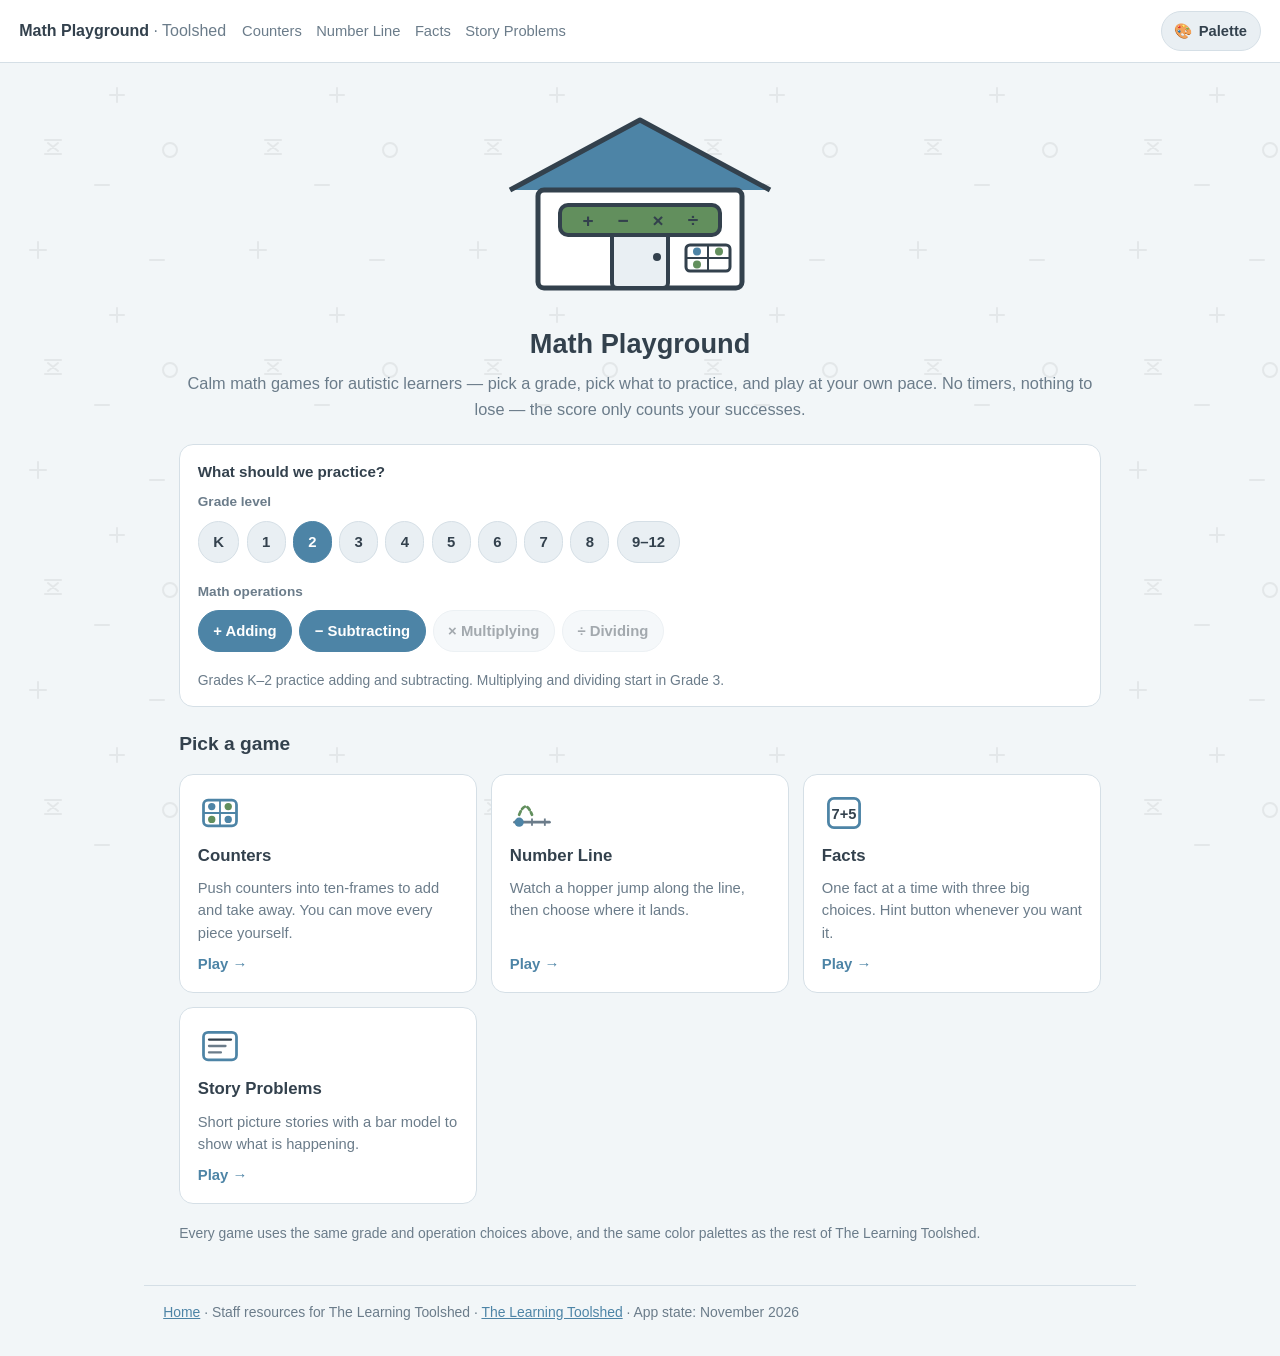
==== index.html @ 121be8d1 "Math Playground: four calm math games (counters, number line, facts, story) - Grade-level and math-o" ====
<!doctype html>
<html lang="en">
<head>
<meta charset="utf-8">
<meta name="viewport" content="width=device-width, initial-scale=1">
<title>Math Playground — The Learning Toolshed</title>
<link rel="stylesheet" href="math.css">
<script src="math.js"></script>
</head>
<body class="home">

<header class="site-head"></header>

<main>

  <section class="hero">
    <div class="hero-art" aria-hidden="true">
      <!-- A Toolshed shed with math on its sign — inline SVG so the
           whole picture follows the color palette. -->
      <svg viewBox="0 0 300 210" role="img">
        <title>The Learning Toolshed math shed</title>
        <!-- roof -->
        <path d="M20 95 L150 25 L280 95 Z" fill="var(--accent)"/>
        <path d="M20 95 L150 25 L280 95" fill="none" stroke="var(--text)" stroke-width="5" stroke-linejoin="round"/>
        <!-- body -->
        <rect x="48" y="95" width="204" height="98" rx="6"
              fill="var(--surface)" stroke="var(--text)" stroke-width="5"/>
        <!-- door -->
        <rect x="122" y="126" width="56" height="67" rx="5"
              fill="var(--surface-2)" stroke="var(--text)" stroke-width="4"/>
        <circle cx="167" cy="162" r="4" fill="var(--text)"/>
        <!-- sign with the four operations -->
        <rect x="70" y="110" width="160" height="30" rx="8"
              fill="var(--accent2)" stroke="var(--text)" stroke-width="4"/>
        <g fill="var(--text)" font-family="Segoe UI, Arial, sans-serif"
           font-weight="800" font-size="19" text-anchor="middle">
          <text x="98" y="132">+</text>
          <text x="133" y="132">&#8722;</text>
          <text x="168" y="132">&#215;</text>
          <text x="203" y="132">&#247;</text>
        </g>
        <!-- ten-frame sticker by the door -->
        <g transform="translate(196,150)">
          <rect x="0" y="0" width="44" height="26" rx="4"
                fill="var(--surface)" stroke="var(--text)" stroke-width="3"/>
          <line x1="22" y1="0" x2="22" y2="26" stroke="var(--text)" stroke-width="2"/>
          <line x1="0" y1="13" x2="44" y2="13" stroke="var(--text)" stroke-width="2"/>
          <circle cx="11" cy="6.5" r="4" fill="var(--accent)"/>
          <circle cx="33" cy="6.5" r="4" fill="var(--accent2)"/>
          <circle cx="11" cy="19.5" r="4" fill="var(--accent2)"/>
        </g>
      </svg>
    </div>
    <h1>Math Playground</h1>
    <p class="hero-tagline">Calm math games for autistic learners — pick a grade, pick what
      to practice, and play at your own pace. No timers, nothing to lose —
      the score only counts your successes.</p>
  </section>

  <section class="setup" aria-labelledby="setupTitle">
    <p class="setup-title" id="setupTitle">What should we practice?</p>
    <div class="setup-row">
      <span class="setup-label" id="gradeLabel">Grade level</span>
      <div class="setup-row" id="gradeRow" role="group" aria-labelledby="gradeLabel"></div>
    </div>
    <div class="setup-row">
      <span class="setup-label" id="opLabel">Math operations</span>
      <div class="setup-row" id="opRow" role="group" aria-labelledby="opLabel"></div>
    </div>
    <p class="setup-note" id="setupNote"></p>
  </section>

  <h2>Pick a game</h2>

  <a class="continue-strip" id="continueCard" href="#" hidden>
    <span class="cs-emoji" aria-hidden="true">&#9654;</span>
    <span class="cs-text"><strong id="continueName">Continue</strong>
      — pick up where you left off.</span>
    <span class="gc-go">Resume &rarr;</span>
  </a>

  <div class="game-grid">
    <a class="game-card" href="counters.html">
      <svg class="gc-icon" viewBox="0 0 48 48" aria-hidden="true">
        <rect x="6" y="10" width="36" height="28" rx="5" fill="none" stroke="var(--accent)" stroke-width="3"/>
        <line x1="24" y1="10" x2="24" y2="38" stroke="var(--accent)" stroke-width="2"/>
        <line x1="6" y1="24" x2="42" y2="24" stroke="var(--accent)" stroke-width="2"/>
        <circle cx="15" cy="17" r="4" fill="var(--accent)"/>
        <circle cx="33" cy="17" r="4" fill="var(--accent2)"/>
        <circle cx="15" cy="31" r="4" fill="var(--accent2)"/>
        <circle cx="33" cy="31" r="4" fill="var(--accent)"/>
      </svg>
      <h3>Counters</h3>
      <p>Push counters into ten-frames to add and take away. You can move every piece yourself.</p>
      <span class="gc-go">Play &rarr;</span>
    </a>

    <a class="game-card" href="number-line.html">
      <svg class="gc-icon" viewBox="0 0 48 48" aria-hidden="true">
        <line x1="5" y1="34" x2="43" y2="34" stroke="var(--dim)" stroke-width="3" stroke-linecap="round"/>
        <g stroke="var(--dim)" stroke-width="2">
          <line x1="10" y1="30" x2="10" y2="38"/>
          <line x1="24" y1="30" x2="24" y2="38"/>
          <line x1="38" y1="30" x2="38" y2="38"/>
        </g>
        <path d="M10 26 Q17 8 24 26" fill="none" stroke="var(--accent2)"
              stroke-width="3" stroke-dasharray="4 3" stroke-linecap="round"/>
        <circle cx="10" cy="34" r="5" fill="var(--accent)"/>
      </svg>
      <h3>Number Line</h3>
      <p>Watch a hopper jump along the line, then choose where it lands.</p>
      <span class="gc-go">Play &rarr;</span>
    </a>

    <a class="game-card" href="facts.html">
      <svg class="gc-icon" viewBox="0 0 48 48" aria-hidden="true">
        <rect x="7" y="8" width="34" height="32" rx="6" fill="none" stroke="var(--accent)" stroke-width="3"/>
        <text x="24" y="31" text-anchor="middle" font-size="16" font-weight="800"
              fill="var(--text)" font-family="Segoe UI, Arial, sans-serif">7+5</text>
      </svg>
      <h3>Facts</h3>
      <p>One fact at a time with three big choices. Hint button whenever you want it.</p>
      <span class="gc-go">Play &rarr;</span>
    </a>

    <a class="game-card" href="story.html">
      <svg class="gc-icon" viewBox="0 0 48 48" aria-hidden="true">
        <rect x="6" y="9" width="36" height="30" rx="5" fill="none" stroke="var(--accent)" stroke-width="3"/>
        <line x1="12" y1="17" x2="36" y2="17" stroke="var(--text)" stroke-width="2.5" stroke-linecap="round"/>
        <line x1="12" y1="24" x2="30" y2="24" stroke="var(--dim)" stroke-width="2.5" stroke-linecap="round"/>
        <line x1="12" y1="31" x2="25" y2="31" stroke="var(--dim)" stroke-width="2.5" stroke-linecap="round"/>
      </svg>
      <h3>Story Problems</h3>
      <p>Short picture stories with a bar model to show what is happening.</p>
      <span class="gc-go">Play &rarr;</span>
    </a>
  </div>

  <p class="setup-note" style="margin-top:1.2rem">
    Every game uses the same grade and operation choices above, and the same
    color palettes as the rest of The Learning Toolshed.
  </p>

</main>

<footer class="site-foot"></footer>

<script>
  /* Home never records itself as "last" — games do that. */
  const GAME_NAMES = {
    'counters.html': 'Counters',
    'number-line.html': 'Number Line',
    'facts.html': 'Facts',
    'story.html': 'Story Problems'
  };

  renderSetup();

  /* Jump back into the last game played, if there is one. */
  const last = readPlay().last;
  if (last && GAME_NAMES[last]) {
    const card = document.getElementById('continueCard');
    card.hidden = false;
    card.href = last;
    document.getElementById('continueName').textContent =
      'Continue: ' + GAME_NAMES[last];
  }
</script>
</body>
</html>
---- math.css ----
/* ============================================================
   Math Playground — chrome, palettes and game styles for the
   four Toolshed math games (Counters, Number Line, Facts,
   Story Problems). Shares the 11 palettes with the Work Cycle
   Timer and the Toolshed site: keep the html[data-theme]
   blocks in sync with site.css (SwankyMcGee.github.io) and
   styles.css (work-cycle-timer). --accent2 is the palette's
   second accent (THEMES chips[4]) and marks "the other group"
   in two-group visuals.
   ============================================================ */

:root {
  --bg: #f2f6f8;
  --surface: #ffffff;
  --surface-2: #e9eff3;
  --text: #33414d;
  --dim: #6b7c8a;
  --border: #d5dfe6;
  --accent: #4d84a6;
  --accent2: #628f5d;
  --hold-bg: #fdf3dd;
  --hold-text: #7a5c1e;
  --hold-border: #eeddb3;
}

* { box-sizing: border-box; }

/* Author display beats the UA's [hidden] — the lesson from the site:
   any element we give display:flex needs this guard. */
[hidden] { display: none !important; }

html { font-size: 16px; }

body {
  margin: 0;
  font-family: -apple-system, "Segoe UI", Roboto, Helvetica, Arial, sans-serif;
  background: var(--bg);
  color: var(--text);
  line-height: 1.55;
  transition: background-color .35s ease, color .35s ease;   /* gentle palette switch */
}

a { color: var(--accent); }

.visually-hidden {
  position: absolute;
  width: 1px; height: 1px;
  margin: -1px; padding: 0;
  overflow: hidden;
  clip: rect(0 0 0 0);
  white-space: nowrap;
  border: 0;
}

/* ---------- Header / nav ---------- */

.site-head {
  background: var(--surface);
  border-bottom: 1px solid var(--border);
  padding: .7rem 1.2rem;
  display: flex;
  flex-wrap: wrap;
  gap: .4rem 1rem;
  align-items: center;
}

.brand {
  font-weight: 800;
  text-decoration: none;
  color: var(--text);
}

.brand .brand-sub { font-weight: 500; color: var(--dim); }

.site-nav {
  display: flex;
  flex-wrap: wrap;
  gap: .25rem .9rem;
  font-size: .92rem;
}

.site-nav a { text-decoration: none; color: var(--dim); }
.site-nav a:hover { color: var(--accent); }
.site-nav a[aria-current="page"] { color: var(--text); font-weight: 700; }
.site-nav a:focus-visible { outline: 2px solid var(--accent); outline-offset: 2px; }

.head-tools {
  margin-left: auto;
  display: flex;
  gap: .5rem;
  align-items: center;
}

main {
  max-width: 60rem;
  margin: 0 auto;
  padding: 1.2rem 1.2rem 2.5rem;
}

h1 { font-size: 1.7rem; margin: .6rem 0 .4rem; }
h2 { font-size: 1.2rem; margin: 1.4rem 0 .5rem; }
p { margin: .45rem 0; }

/* ---------- Footer ---------- */

.site-foot {
  max-width: 62rem;
  margin: 0 auto;
  padding: 1rem 1.2rem 2rem;
  color: var(--dim);
  font-size: .87rem;
  border-top: 1px solid var(--border);
}

/* ---------- Hold-to-activate (kid-safe buttons) ----------
   Each holdable button sets --hold-dur (1s home/skip, 3s gear);
   the .holding class runs the fill for that long. */

.hold-btn {
  --hold-dur: 1s;
  position: relative;
  display: inline-flex;
  align-items: center;
  gap: .4rem;
  font: inherit;
  font-size: .92rem;
  font-weight: 600;
  color: var(--text);
  background: var(--surface-2);
  border: 1px solid var(--border);
  border-radius: 999px;
  padding: .34rem .8rem;
  min-height: 40px;
  cursor: pointer;
  touch-action: none;
  user-select: none;
  -webkit-user-select: none;
  overflow: hidden;
}

.hold-btn:hover { border-color: var(--accent); }
.hold-btn.holding { border-color: var(--accent); color: var(--accent); }
.hold-btn:focus-visible { outline: 2px solid var(--accent); outline-offset: 1px; }
.hold-btn .hold-emoji { font-size: 1.05rem; }

.hold-track {
  position: absolute;
  left: 7px;
  right: 7px;
  bottom: 4px;
  height: 4px;
  border-radius: 2px;
  background: var(--surface);
  overflow: hidden;
}

.hold-fill {
  display: block;
  height: 100%;
  width: 0;
  background: var(--accent);
}

.holding .hold-fill {
  animation: holdFill var(--hold-dur, 1s) linear forwards;
}

@keyframes holdFill {
  from { width: 0; }
  to   { width: 100%; }
}

/* ---------- Header palette picker (math.js injects this) ---------- */

.theme-wrap {
  position: relative;
}

.theme-btn {
  display: inline-flex;
  align-items: center;
  gap: .4rem;
  font: inherit;
  font-size: .92rem;
  font-weight: 600;
  color: var(--text);
  background: var(--surface-2);
  border: 1px solid var(--border);
  border-radius: 999px;
  padding: .34rem .8rem;
  min-height: 40px;
  cursor: pointer;
}

.theme-btn:hover { border-color: var(--accent); }

.theme-btn:focus-visible {
  outline: 2px solid var(--accent);
  outline-offset: 1px;
}

.theme-panel {
  position: absolute;
  right: 0;
  top: calc(100% + .45rem);
  z-index: 30;
  width: min(21.5rem, calc(100vw - 2rem));
  background: var(--surface);
  border: 1px solid var(--border);
  border-radius: 12px;
  box-shadow: 0 6px 24px rgba(0, 0, 0, .15);
  padding: .5rem;
}

.theme-opt {
  display: flex;
  align-items: center;
  justify-content: space-between;
  gap: .7rem;
  width: 100%;
  font: inherit;
  font-size: .95rem;
  text-align: left;
  color: var(--text);
  background: none;
  border: 1px solid transparent;
  border-radius: 9px;
  padding: .45rem .6rem;
  cursor: pointer;
}

.theme-opt:hover { background: var(--surface-2); }

.theme-opt.active {
  border-color: var(--accent);
  background: var(--surface-2);
}

.theme-opt:focus-visible {
  outline: 2px solid var(--accent);
  outline-offset: -2px;
}

.theme-name { flex: 1; }

.theme-chips {
  display: inline-flex;
  gap: 3px;
  flex: none;
}

.theme-chip {
  width: 14px;
  height: 14px;
  border-radius: 50%;
  border: 1px solid var(--border);
}

/* ---------- Cards ---------- */

.card {
  background: var(--surface);
  border: 1px solid var(--border);
  border-radius: 14px;
  padding: 1rem 1.1rem;
}

.card h3 { margin: 0 0 .3rem; font-size: 1.05rem; }
.card p { color: var(--dim); font-size: .93rem; }

/* ---------- Home: hero + game chooser ---------- */

.hero {
  text-align: center;
  padding: .8rem 0 .4rem;
}

.hero-art { display: inline-block; }
.hero-art svg { width: min(300px, 70vw); height: auto; }

.hero-tagline {
  color: var(--dim);
  font-size: 1.02rem;
  margin: .3rem 0 0;
}

.game-grid {
  display: grid;
  grid-template-columns: repeat(auto-fit, minmax(240px, 1fr));
  gap: .9rem;
  margin-top: .9rem;
}

.game-card {
  display: flex;
  flex-direction: column;
  gap: .5rem;
  text-decoration: none;
  color: var(--text);
  background: var(--surface);
  border: 1px solid var(--border);
  border-radius: 14px;
  padding: 1rem 1.1rem;
  transition: border-color .15s ease, transform .15s ease;
}

.game-card:hover { border-color: var(--accent); transform: translateY(-2px); }
.game-card:focus-visible { outline: 2px solid var(--accent); outline-offset: 2px; }
.game-card .gc-icon { width: 44px; height: 44px; }
.game-card h3 { margin: 0; font-size: 1.05rem; }
.game-card p { margin: 0; color: var(--dim); font-size: .92rem; flex: 1; }
.game-card .gc-go { color: var(--accent); font-weight: 700; font-size: .93rem; }

/* ---------- Home: continue strip (last game played) ---------- */

.continue-strip {
  display: flex;
  align-items: center;
  gap: .7rem;
  margin-top: 1rem;
  padding: .8rem 1rem;
  text-decoration: none;
  color: var(--text);
  background: var(--surface);
  border: 1.5px solid var(--accent);
  border-radius: 14px;
}

.continue-strip:hover { background: var(--surface-2); }
.continue-strip:focus-visible { outline: 2px solid var(--accent); outline-offset: 2px; }
.continue-strip .cs-emoji { color: var(--accent); font-size: 1.1rem; }
.continue-strip .cs-text { flex: 1; font-size: .97rem; }

/* ---------- Setup bar (grade + operations) ---------- */

.setup {
  background: var(--surface);
  border: 1px solid var(--border);
  border-radius: 14px;
  padding: .9rem 1.1rem;
  margin-top: 1rem;
}

.setup-title {
  font-weight: 700;
  font-size: .95rem;
  margin: 0 0 .5rem;
}

.setup-row {
  display: flex;
  flex-wrap: wrap;
  gap: .45rem;
  align-items: center;
  margin-bottom: .55rem;
}

.setup-label {
  font-size: .85rem;
  font-weight: 700;
  color: var(--dim);
  width: 100%;
  margin-bottom: .1rem;
}

.chip {
  font: inherit;
  font-size: .93rem;
  font-weight: 600;
  color: var(--text);
  background: var(--surface-2);
  border: 1.5px solid var(--border);
  border-radius: 999px;
  padding: .38rem .9rem;
  min-height: 42px;
  cursor: pointer;
}

.chip:hover { border-color: var(--accent); }
.chip:focus-visible { outline: 2px solid var(--accent); outline-offset: 1px; }

.chip[aria-pressed="true"] {
  background: var(--accent);
  border-color: var(--accent);
  color: #ffffff;
}

/* On the four dark palettes the accent is light — white text on it
   would fail, so pressed chips switch to a dark label there. */
html[data-theme="high"] .chip[aria-pressed="true"],
html[data-theme="dark"] .chip[aria-pressed="true"],
html[data-theme="midnight"] .chip[aria-pressed="true"],
html[data-theme="warm"] .chip[aria-pressed="true"] {
  color: #0b0d10;
}

.chip[disabled] {
  opacity: .45;
  cursor: not-allowed;
}

.setup-note {
  font-size: .87rem;
  color: var(--dim);
  margin: .3rem 0 0;
}

/* ---------- Game page layout ---------- */

.game-stage {
  background: var(--surface);
  border: 1px solid var(--border);
  border-radius: 16px;
  padding: clamp(1rem, 3vw, 1.8rem);
  margin-top: 1rem;
  text-align: center;
}

.problem {
  font-size: clamp(2rem, 7vw, 3.2rem);
  font-weight: 800;
  letter-spacing: .02em;
  margin: .2rem 0 .6rem;
  font-variant-numeric: tabular-nums;
}

.problem .op { color: var(--accent); padding: 0 .12em; }

.prompt-line {
  color: var(--dim);
  font-size: .97rem;
  margin: 0 0 .8rem;
  min-height: 1.5em;
}

/* Big answer choices — one row of up to 4, wrapping. */
.choices {
  display: flex;
  flex-wrap: wrap;
  justify-content: center;
  gap: .7rem;
  margin: .8rem 0 .4rem;
}

.choice {
  font: inherit;
  font-size: clamp(1.3rem, 4vw, 1.8rem);
  font-weight: 800;
  color: var(--text);
  background: var(--surface-2);
  border: 2px solid var(--border);
  border-radius: 14px;
  padding: .55rem 1.3rem;
  min-width: 5.2rem;
  min-height: 60px;
  cursor: pointer;
  font-variant-numeric: tabular-nums;
}

.choice:hover { border-color: var(--accent); }
.choice:focus-visible { outline: 3px solid var(--accent); outline-offset: 2px; }

.choice.correct {
  border-color: var(--accent2);
  background: var(--surface-2);
  color: var(--accent2);
}

.choice.soft { opacity: .5; }        /* not the answer — stays visible, no red */

/* Feedback line: gentle, never a buzzer. */
.feedback {
  min-height: 1.6em;
  font-size: 1.02rem;
  font-weight: 600;
  color: var(--accent2);
  margin: .3rem 0 0;
}

.feedback.neutral { color: var(--dim); font-weight: 500; }

.stage-actions {
  display: flex;
  flex-wrap: wrap;
  justify-content: center;
  gap: .7rem;
  margin-top: 1rem;
}

/* Plain tap buttons (not hold) for in-game flow. */
.btn {
  font: inherit;
  font-size: .97rem;
  font-weight: 700;
  color: var(--text);
  background: var(--surface-2);
  border: 1.5px solid var(--border);
  border-radius: 999px;
  padding: .55rem 1.3rem;
  min-height: 46px;
  cursor: pointer;
}

.btn:hover { border-color: var(--accent); }
.btn:focus-visible { outline: 2px solid var(--accent); outline-offset: 2px; }

.btn.primary {
  background: var(--accent);
  border-color: var(--accent);
  color: #ffffff;
}

html[data-theme="high"] .btn.primary,
html[data-theme="dark"] .btn.primary,
html[data-theme="midnight"] .btn.primary,
html[data-theme="warm"] .btn.primary {
  color: #0b0d10;
}

.btn[disabled] { opacity: .5; cursor: default; }

/* ---------- Counters game (virtual manipulative) ---------- */

.counter-boards {
  display: flex;
  flex-wrap: wrap;
  justify-content: center;
  gap: .8rem;
  margin: .6rem 0 .3rem;
}

.board {
  background: var(--surface-2);
  border: 1.5px solid var(--border);
  border-radius: 12px;
  padding: .5rem;
}

.board-label {
  font-size: .8rem;
  font-weight: 700;
  color: var(--dim);
  margin: 0 0 .35rem;
  text-align: center;
}

.ten-frame {
  display: grid;
  grid-template-columns: repeat(5, 34px);
  grid-auto-rows: 34px;
  gap: 5px;
}

.cell {
  background: var(--surface);
  border: 1px solid var(--border);
  border-radius: 7px;
  display: grid;
  place-items: center;
}

.counter {
  width: 24px;
  height: 24px;
  border-radius: 50%;
  background: var(--accent);
  border: 2px solid rgba(0, 0, 0, .18);
}

.counter.group2 { background: var(--accent2); }

/* ---------- Number line game ---------- */

.line-wrap { margin: .5rem auto .2rem; max-width: 560px; }
.line-wrap svg { width: 100%; height: auto; display: block; }

.line-base { stroke: var(--dim); stroke-width: 3; stroke-linecap: round; }
.line-tick { stroke: var(--dim); stroke-width: 2; }
.line-tick.minor { stroke-width: 1; opacity: .5; }
.line-tick.major { stroke-width: 2; }
.line-num { fill: var(--dim); font-size: 15px; font-weight: 600; }
.line-hnum { fill: var(--text); font-size: 16px; font-weight: 800; }
.line-q { fill: var(--accent2); font-size: 19px; font-weight: 800; }
.line-hopper {
  fill: var(--accent);
  stroke: var(--surface);
  stroke-width: 3;
  transition: cx .3s ease, cy .3s ease;
}
.line-arc {
  fill: none;
  stroke: var(--accent2);
  stroke-width: 3;
  stroke-dasharray: 6 5;
  stroke-linecap: round;
}
.line-target {
  fill: none;
  stroke: var(--accent2);
  stroke-width: 3;
  stroke-dasharray: 4 4;
}

/* ---------- Story problems (schema bar model) ---------- */

.story-scene {
  display: flex;
  justify-content: center;
  gap: .8rem;
  flex-wrap: wrap;
  margin: .4rem 0 .8rem;
}

.scene-icon {
  background: var(--surface-2);
  border: 1.5px solid var(--border);
  border-radius: 12px;
  padding: .5rem .8rem;
  display: flex;
  align-items: center;
  gap: .5rem;
  font-weight: 700;
  font-variant-numeric: tabular-nums;
}

.scene-icon svg { width: 30px; height: 30px; flex: none; }

.story-text {
  font-size: 1.12rem;
  max-width: 34em;
  margin: 0 auto .8rem;
}

/* Bar model: whole bar over part bars (schema-based instruction). */
.bar-model { max-width: 560px; margin: 0 auto .9rem; }

.bar-row { display: flex; gap: 4px; margin-bottom: 4px; }
.bar-row:last-child { margin-bottom: 0; }

.bar {
  border-radius: 6px;
  min-height: 34px;
  min-width: 26px;
  flex: 1 1 0;               /* width is proportional to flex-grow */
  display: grid;
  place-items: center;
  font-size: .85rem;
  font-weight: 700;
  font-variant-numeric: tabular-nums;
  border: 1.5px solid transparent;
  overflow: hidden;
  white-space: nowrap;
}

.bar.whole { background: var(--accent); color: #ffffff; }
.bar.part1 { background: var(--surface-2); border-color: var(--accent); color: var(--text); }
.bar.part2 { background: var(--surface-2); border-color: var(--accent2); color: var(--text); }
.bar.unknown { background: var(--surface-2); border: 1.5px dashed var(--dim); color: var(--dim); }

html[data-theme="high"] .bar.whole,
html[data-theme="dark"] .bar.whole,
html[data-theme="midnight"] .bar.whole,
html[data-theme="warm"] .bar.whole {
  color: #0b0d10;
}

/* ---------- Round progress dots ---------- */

.progress {
  display: flex;
  justify-content: center;
  gap: .45rem;
  margin-top: .9rem;
}

.pdot {
  width: 13px;
  height: 13px;
  border-radius: 50%;
  background: var(--surface-2);
  border: 1.5px solid var(--border);
}

.pdot.done { background: var(--accent2); border-color: var(--accent2); }
.pdot.now { border-color: var(--accent); background: var(--surface); }

.progress-label {
  font-size: .83rem;
  color: var(--dim);
  margin-top: .35rem;
  text-align: center;
}

/* ---------- Game visual area, hint, extra controls ---------- */

.visual { margin: .2rem 0 .5rem; }

.hint-line {
  max-width: 34em;
  margin: .6rem auto 0;
  font-size: .97rem;
  color: var(--dim);
  background: var(--surface-2);
  border: 1px dashed var(--border);
  border-radius: 10px;
  padding: .55rem .9rem;
  text-align: left;
}

.choice.tried { opacity: .4; }   /* "not that one" — no red, no buzzer */

.check-row {
  display: flex;
  justify-content: center;
  gap: .7rem;
  margin-top: .8rem;
}

.count-line {
  font-size: .97rem;
  font-weight: 700;
  color: var(--text);
  margin: .6rem 0 0;
  font-variant-numeric: tabular-nums;
}

.model-caption {
  font-size: .8rem;
  font-weight: 700;
  color: var(--dim);
  margin: 0 0 .3rem;
  text-align: center;
}

/* ---------- Counters: tray of waiting / taken-away counters ---------- */

.counter-tray {
  background: var(--surface-2);
  border: 1.5px dashed var(--border);
  border-radius: 12px;
  padding: .5rem .7rem;
  margin-top: .7rem;
}

.tray-label {
  font-size: .8rem;
  font-weight: 700;
  color: var(--dim);
  margin: 0 0 .35rem;
  text-align: center;
}

.tray-row {
  display: flex;
  flex-wrap: wrap;
  justify-content: center;
  align-items: center;
  gap: .45rem;
  min-height: 36px;
}

.tray-empty { font-size: .87rem; color: var(--dim); }

.counter-btn {
  display: grid;
  place-items: center;
  width: 36px;
  height: 36px;
  padding: 0;
  background: none;
  border: none;
  border-radius: 50%;
  cursor: pointer;
}

.counter-btn:hover .counter { transform: scale(1.14); }
.counter-btn:focus-visible { outline: 2px solid var(--accent); outline-offset: 2px; }
.counter { transition: transform .12s ease; }

/* ---------- Settings row (grade/ops on every game page) ---------- */

.playing-as {
  display: flex;
  flex-wrap: wrap;
  gap: .5rem;
  align-items: center;
  justify-content: center;
  font-size: .9rem;
  color: var(--dim);
  margin-top: .7rem;
}

.playing-as strong { color: var(--text); }

/* ---------- Home background patterns (toggleable) ----------
   Whisper-quiet math motif, home page only. Toggle lives in the
   palette panel ("Background patterns") and shares the site's
   homeMotifs setting. Low/high contrast get no pattern. */

body.home::before {
  content: '';
  position: fixed;
  inset: 0;
  z-index: -1;
  pointer-events: none;
  background-repeat: repeat;
  background-size: 220px 220px;
  background-image: url("data:image/svg+xml;utf8,<svg xmlns='http://www.w3.org/2000/svg' width='220' height='220'><g fill='none' stroke='%23808080' stroke-opacity='0.13' stroke-width='2' stroke-linecap='round'><path d='M30 30 h16 M38 22 v16'/><path d='M150 40 h14'/><circle cx='170' cy='150' r='7'/><path d='M45 140 h16 M45 154 h16 M48 143 l10 8 M58 143 l-10 8'/><path d='M110 95 h14 M117 88 v14'/><path d='M95 185 h14'/></g></svg>");
}

html.motifs-off body.home::before { display: none; }
html[data-theme="low"] body.home::before,
html[data-theme="high"] body.home::before { display: none; }

/* ---------- Score + round-complete screen ---------- */

.score-pill {
  margin: 0 0 .3rem;
  text-align: right;
  font-size: .92rem;
  font-weight: 700;
  color: var(--dim);
}

.round-done { padding: .4rem 0 .2rem; }
.rd-emoji { font-size: 2.6rem; line-height: 1.1; }
.rd-title { font-size: 1.5rem; margin: .35rem 0 .3rem; }
.rd-line { font-size: 1.05rem; margin: .15rem 0; }
.rd-line strong { color: var(--accent2); }
.rd-total { color: var(--dim); font-size: .95rem; margin: .15rem 0 .45rem; }
.rd-ask { font-weight: 700; margin: .2rem 0 .1rem; }

/* ---------- Locked choices (not at the landing yet) ---------- */

.choice.is-locked { opacity: .45; cursor: not-allowed; }

/* ---------- Counters: drag and drop ---------- */

.counter-btn { touch-action: none; }
.counter-btn.drag-src { opacity: .3; }

.drag-ghost {
  position: fixed;
  z-index: 100;
  pointer-events: none;
  transform: translate(-50%, -50%);
}

.cell.drop-ok {
  border-color: var(--accent);
  box-shadow: inset 0 0 0 2px var(--accent);
}

.counter-tray.drop-ok { border-color: var(--accent); }

body.dragging-active,
body.dragging-active * { cursor: grabbing !important; user-select: none; }

/* ---------- Number line: move controls + distance badge ---------- */

.hop-btns {
  display: flex;
  justify-content: center;
  gap: .8rem;
  margin-top: .7rem;
}

.hop-btn {
  min-width: 66px;
  min-height: 52px;
  font-size: 1.35rem;
  font-weight: 800;
  line-height: 1;
}

.line-badge-bg {
  fill: var(--surface-2);
  stroke: var(--border);
  stroke-width: 1.5;
}

.line-badge-t {
  fill: var(--text);
  font-size: 15px;
  font-weight: 800;
}

.line-badge.ready .line-badge-bg { stroke: var(--accent2); stroke-width: 2.5; }
.line-badge.ready .line-badge-t { fill: var(--accent2); }

.line-jumps { fill: var(--dim); font-size: 13px; font-weight: 700; }

.line-hopper {
  cursor: grab;
  touch-action: none;
}

.hop-hit {
  fill: none;
  pointer-events: all;
  cursor: grab;
  touch-action: none;
}

.hop-hit:active,
.line-hopper:active { cursor: grabbing; }

/* ---------- Shared color palettes (all 11) ----------
   math.js sets html[data-theme] before first paint. These blocks
   mirror site.css (SwankyMcGee.github.io) exactly, plus --accent2
   = the palette's second accent (THEMES chips[4]) used for the
   "other group" in two-group visuals. */

html[data-theme="calm"] {
  --bg: #f2f6f8;
  --surface: #ffffff;
  --surface-2: #e9eff3;
  --text: #33414d;
  --dim: #6b7c8a;
  --border: #d5dfe6;
  --accent: #4d84a6;
  --accent2: #628f5d;
  --hold-bg: #fdf3dd;
  --hold-text: #7a5c1e;
  --hold-border: #eeddb3;
}

html[data-theme="lavender"] {
  --bg: #f5f3fb;
  --surface: #ffffff;
  --surface-2: #ece8f7;
  --text: #3d3a52;
  --dim: #75708f;
  --border: #ddd7ef;
  --accent: #7a6fc0;
  --accent2: #6a9a76;
  --hold-bg: #fdf3dd;
  --hold-text: #7a5c1e;
  --hold-border: #eeddb3;
}

html[data-theme="mint"] {
  --bg: #eef8f3;
  --surface: #ffffff;
  --surface-2: #e0f0e8;
  --text: #2f4640;
  --dim: #648076;
  --border: #cfe6dc;
  --accent: #35837e;
  --accent2: #6f9a58;
  --hold-bg: #fdf3dd;
  --hold-text: #7a5c1e;
  --hold-border: #eeddb3;
}

html[data-theme="peach"] {
  --bg: #fdf6ef;
  --surface: #fffdfb;
  --surface-2: #f9ece0;
  --text: #4d3f34;
  --dim: #8a7566;
  --border: #f0e0d0;
  --accent: #c26a3c;
  --accent2: #7a9a5a;
  --hold-bg: #fdf3dd;
  --hold-text: #7a5c1e;
  --hold-border: #eeddb3;
}

html[data-theme="rose"] {
  --bg: #fdf4f6;
  --surface: #ffffff;
  --surface-2: #f9e7ec;
  --text: #4f3540;
  --dim: #8c6b78;
  --border: #f2dae1;
  --accent: #c25f7e;
  --accent2: #6f9466;
  --hold-bg: #fdf3dd;
  --hold-text: #7a5c1e;
  --hold-border: #eeddb3;
}

html[data-theme="ocean"] {
  --bg: #eef8fa;
  --surface: #ffffff;
  --surface-2: #dff0f4;
  --text: #2c4750;
  --dim: #5f7f89;
  --border: #cfe6eb;
  --accent: #2f87a3;
  --accent2: #5f9a6a;
  --hold-bg: #fdf3dd;
  --hold-text: #7a5c1e;
  --hold-border: #eeddb3;
}

html[data-theme="low"] {
  --bg: #eef1f3;
  --surface: #f6f8f9;
  --surface-2: #eaedef;
  --text: #5b6570;
  --dim: #838d97;
  --border: #e2e6e9;
  --accent: #94b4c3;
  --accent2: #a9c5a5;
  --hold-bg: #f4efe3;
  --hold-text: #8a8172;
  --hold-border: #e8e0cf;
}

html[data-theme="high"] {
  --bg: #000000;
  --surface: #0b0d10;
  --surface-2: #16191e;
  --text: #ffffff;
  --dim: #d0d6dc;
  --border: #ffffff;
  --accent: #56e0ff;
  --accent2: #b7ff5e;
  --hold-bg: #2a2105;
  --hold-text: #ffe066;
  --hold-border: #ffe066;
}

html[data-theme="dark"] {
  --bg: #151a20;
  --surface: #1e242b;
  --surface-2: #252c34;
  --text: #e7edf2;
  --dim: #9aa7b3;
  --border: #323b45;
  --accent: #6fa9c7;
  --accent2: #8fbf88;
  --hold-bg: #3a3320;
  --hold-text: #f0dca6;
  --hold-border: #5c5030;
}

html[data-theme="midnight"] {
  --bg: #0a0f1e;
  --surface: #121a30;
  --surface-2: #1a2440;
  --text: #e3e9f7;
  --dim: #9aa6c4;
  --border: #2c3a5e;
  --accent: #6fa8ff;
  --accent2: #67d6a5;
  --hold-bg: #1c2745;
  --hold-text: #a9c6f5;
  --hold-border: #3d5585;
}

html[data-theme="warm"] {
  --bg: #211a14;
  --surface: #2b221a;
  --surface-2: #352a20;
  --text: #f0e6da;
  --dim: #b3a291;
  --border: #4a3c2e;
  --accent: #d9a05f;
  --accent2: #93b877;
  --hold-bg: #3a3020;
  --hold-text: #f0dca6;
  --hold-border: #5c4c2e;
}

/* ---------- Reduced motion ---------- */

@media (prefers-reduced-motion: reduce) {
  * {
    transition-duration: .01ms !important;
    animation-duration: .01ms !important;
    animation-iteration-count: 1 !important;
  }
  .game-card:hover { transform: none; }
}
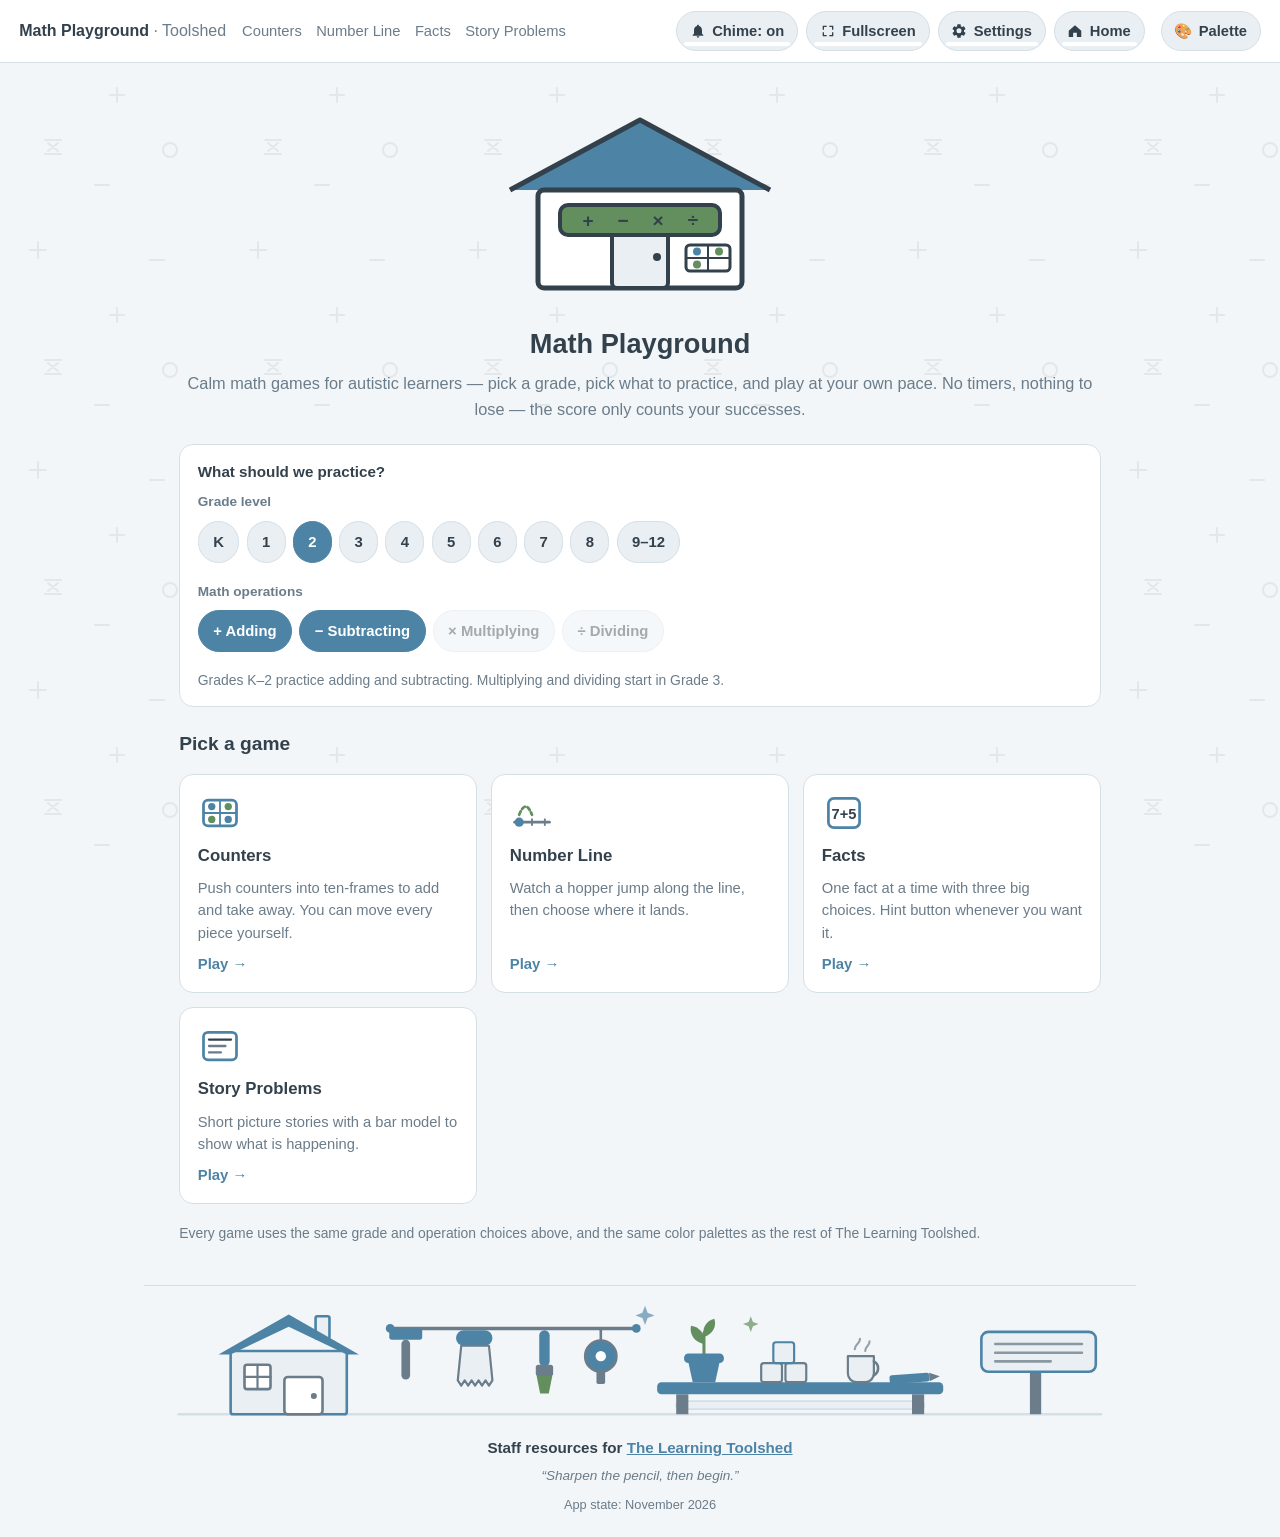
==== commit 6eaf764d: "Standardize header control cluster; add workbench footer with shed wisdom - cluster (Chime 1s / Full" ====
--- a/index.html
+++ b/index.html
@@ -57,7 +57,7 @@
       the score only counts your successes.</p>
   </section>
 
-  <section class="setup" aria-labelledby="setupTitle">
+  <section class="setup" id="setupBar" aria-labelledby="setupTitle">
     <p class="setup-title" id="setupTitle">What should we practice?</p>
     <div class="setup-row">
       <span class="setup-label" id="gradeLabel">Grade level</span>
--- a/math.css
+++ b/math.css
@@ -91,6 +91,15 @@
   align-items: center;
 }
 
+/* The standard Toolshed control cluster (Chime · Fullscreen ·
+   Settings · Home) — right-aligned, wraps before anything collides. */
+.header-controls {
+  display: flex;
+  flex-wrap: wrap;
+  justify-content: flex-end;
+  gap: .5rem;
+}
+
 main {
   max-width: 60rem;
   margin: 0 auto;
@@ -101,15 +110,51 @@
 h2 { font-size: 1.2rem; margin: 1.4rem 0 .5rem; }
 p { margin: .45rem 0; }
 
-/* ---------- Footer ---------- */
+/* ---------- Footer (shared Toolshed scene + rotating wisdom) ---------- */
 
 .site-foot {
   max-width: 62rem;
   margin: 0 auto;
-  padding: 1rem 1.2rem 2rem;
-  color: var(--dim);
-  font-size: .87rem;
+  padding: 0 1.2rem 1.4rem;
+  color: var(--dim);
+  font-size: .85rem;
   border-top: 1px solid var(--border);
+  text-align: center;
+}
+
+.foot-scene { display: block; padding-top: .4rem; }
+.foot-scene svg {
+  display: block;
+  width: min(100%, 1080px);
+  height: auto;
+  max-height: 190px;
+  margin: 0 auto;
+}
+.foot-phrase { margin: .3rem 0 0; font-size: .95rem; font-weight: 700; color: var(--text); }
+.foot-phrase a { color: var(--accent); }
+.foot-wisdom {
+  margin: .35rem 0 0;
+  min-height: 1.4em;
+  font-style: italic;
+  color: var(--dim);
+  transition: opacity .6s ease;
+}
+.foot-wisdom.fading { opacity: 0; }
+.foot-meta { margin: .55rem 0 0; font-size: .8rem; }
+
+/* Scene life — slow sways, switched off under reduced motion. */
+.foot-scene .sway { transform-box: fill-box; transform-origin: 50% 0%; }
+.foot-scene .nod { transform-box: fill-box; transform-origin: 50% 100%; }
+@media (prefers-reduced-motion: no-preference) {
+  .foot-scene .sway { animation: toolSway 6s ease-in-out infinite alternate; }
+  .foot-scene .nod { animation: sproutNod 7s ease-in-out infinite alternate; }
+  .foot-scene .glow { animation: twinkle 4.5s ease-in-out infinite alternate; }
+}
+@keyframes toolSway { from { transform: rotate(-1.6deg); } to { transform: rotate(1.6deg); } }
+@keyframes sproutNod { from { transform: rotate(-2deg); } to { transform: rotate(2deg); } }
+@keyframes twinkle { from { opacity: .3; } to { opacity: .85; } }
+@media (prefers-reduced-motion: reduce) {
+  .foot-wisdom { transition: none; }
 }
 
 /* ---------- Hold-to-activate (kid-safe buttons) ----------
@@ -142,6 +187,8 @@
 .hold-btn.holding { border-color: var(--accent); color: var(--accent); }
 .hold-btn:focus-visible { outline: 2px solid var(--accent); outline-offset: 1px; }
 .hold-btn .hold-emoji { font-size: 1.05rem; }
+.hold-icon { display: inline-flex; align-items: center; }
+.hold-icon svg { display: block; }
 
 .hold-track {
   position: absolute;
@@ -888,6 +935,40 @@
 .line-badge.ready .line-badge-bg { stroke: var(--accent2); stroke-width: 2.5; }
 .line-badge.ready .line-badge-t { fill: var(--accent2); }
 
+/* On the answer: the hopper goes see-through with an outline, and a
+   magnifier floats above the number to show it up close. */
+.at-answer .line-hopper {
+  fill: var(--accent);
+  fill-opacity: .12;
+  stroke: var(--accent2);
+  stroke-width: 3;
+}
+
+.line-lens { display: none; pointer-events: none; }
+.line-lens.is-on { display: inline; }
+
+.lens-ring {
+  fill: var(--surface-2);
+  stroke: var(--accent2);
+  stroke-width: 3;
+}
+
+.lens-handle {
+  stroke: var(--accent2);
+  stroke-width: 6;
+  stroke-linecap: round;
+}
+
+.lens-num {
+  fill: var(--text);
+  font-size: 24px;
+  font-weight: 800;
+}
+
+.lens-base { stroke: var(--dim); stroke-width: 3; stroke-linecap: round; }
+.lens-tick { stroke: var(--dim); stroke-width: 2; }
+.lens-tick.mid { stroke: var(--accent2); stroke-width: 3; }
+
 .line-jumps { fill: var(--dim); font-size: 13px; font-weight: 700; }
 
 .line-hopper {
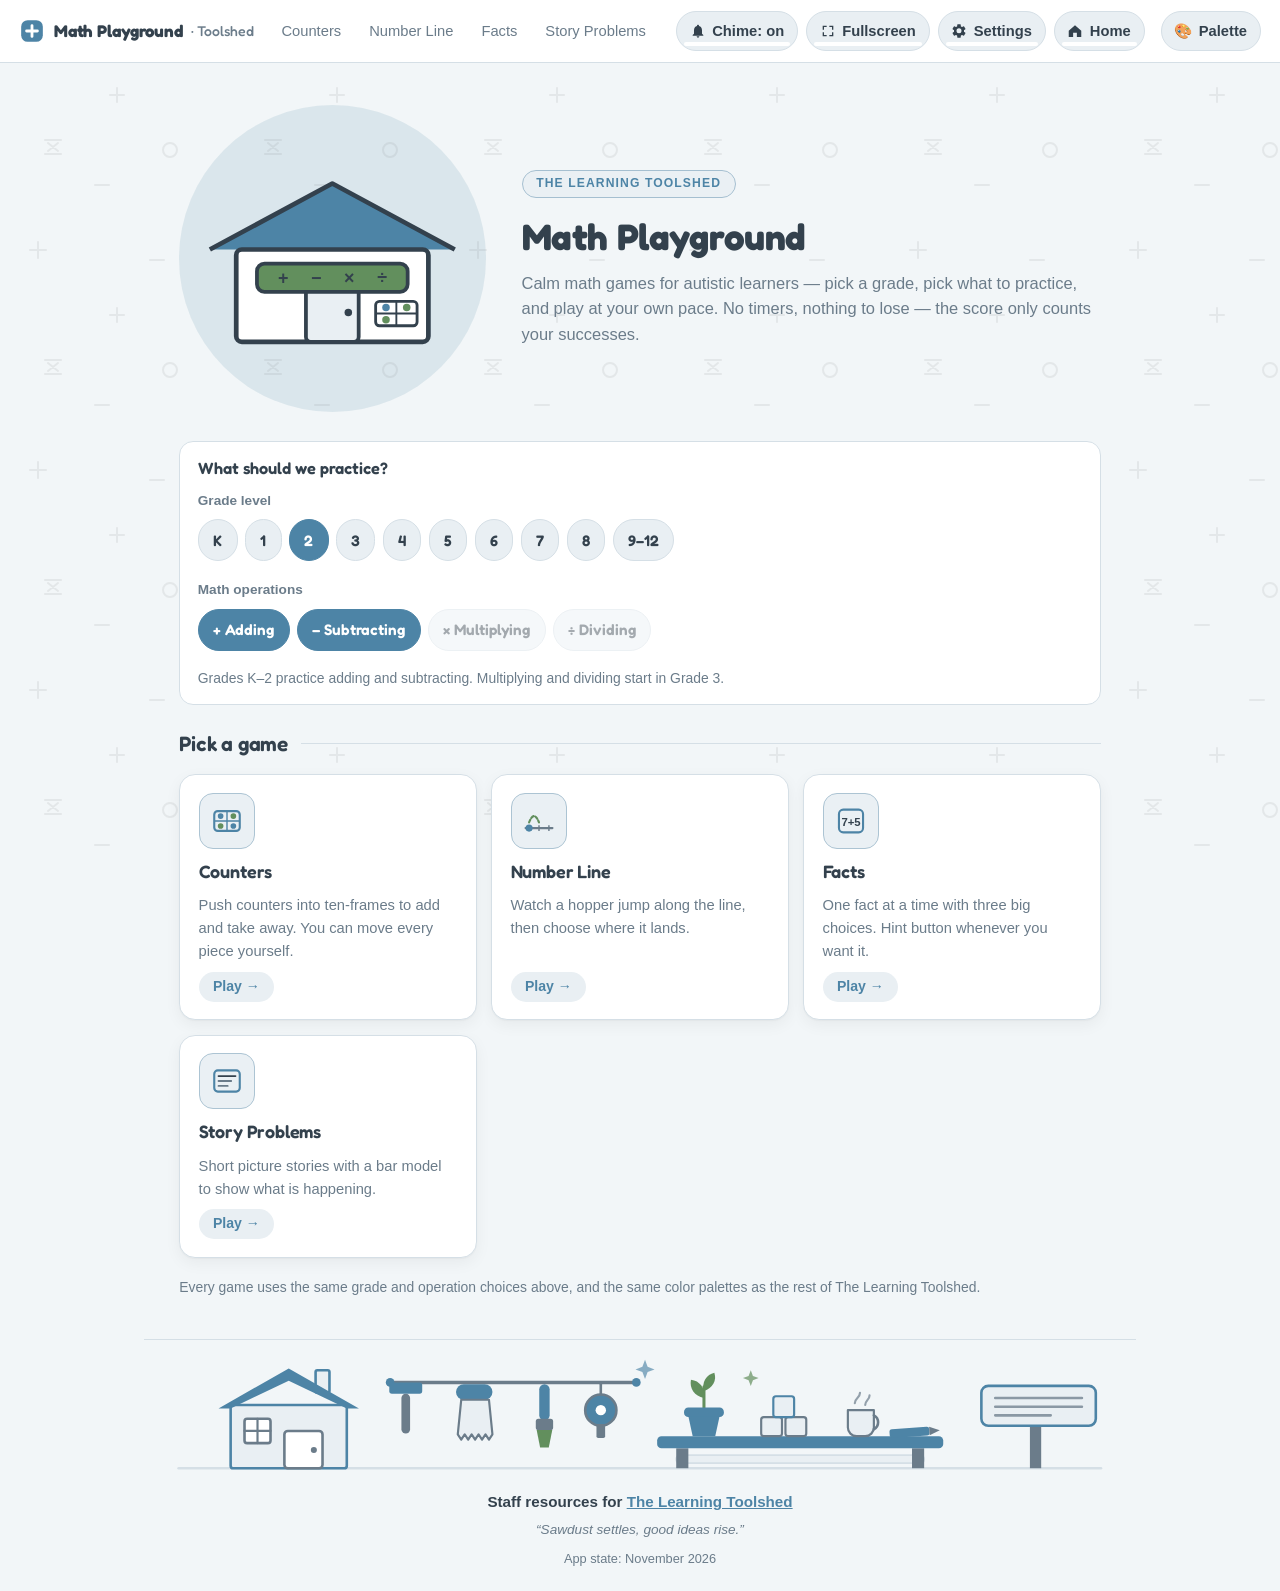
==== commit 9aaa5a66: "Polish the visuals and randomize story problems - bundle Fredoka (OFL, local woff2) for headings, pr" ====
--- a/index.html
+++ b/index.html
@@ -51,10 +51,13 @@
         </g>
       </svg>
     </div>
-    <h1>Math Playground</h1>
-    <p class="hero-tagline">Calm math games for autistic learners — pick a grade, pick what
-      to practice, and play at your own pace. No timers, nothing to lose —
-      the score only counts your successes.</p>
+    <div class="hero-copy">
+      <p class="hero-kicker">The Learning Toolshed</p>
+      <h1>Math Playground</h1>
+      <p class="hero-tagline">Calm math games for autistic learners — pick a grade, pick what
+        to practice, and play at your own pace. No timers, nothing to lose —
+        the score only counts your successes.</p>
+    </div>
   </section>
 
   <section class="setup" id="setupBar" aria-labelledby="setupTitle">
@@ -70,7 +73,7 @@
     <p class="setup-note" id="setupNote"></p>
   </section>
 
-  <h2>Pick a game</h2>
+  <h2 class="section-h">Pick a game</h2>
 
   <a class="continue-strip" id="continueCard" href="#" hidden>
     <span class="cs-emoji" aria-hidden="true">&#9654;</span>
--- a/math.css
+++ b/math.css
@@ -9,7 +9,21 @@
    in two-group visuals.
    ============================================================ */
 
+/* ---------- Bundled display font ----------
+   Fredoka (variable 300–700, SIL Open Font License) — a friendly
+   rounded face for headings, the big problem numbers and choice
+   buttons. The woff2 lives in fonts/ so every page stays fully
+   offline. Body copy keeps the system stack for legibility. */
+@font-face {
+  font-family: 'Fredoka';
+  font-style: normal;
+  font-weight: 300 700;
+  font-display: swap;
+  src: url('fonts/fredoka-latin.woff2') format('woff2');
+}
+
 :root {
+  --font-display: 'Fredoka', 'Segoe UI', system-ui, -apple-system, sans-serif;
   --bg: #f2f6f8;
   --surface: #ffffff;
   --surface-2: #e9eff3;
@@ -55,6 +69,9 @@
 /* ---------- Header / nav ---------- */
 
 .site-head {
+  position: sticky;
+  top: 0;
+  z-index: 40;
   background: var(--surface);
   border-bottom: 1px solid var(--border);
   padding: .7rem 1.2rem;
@@ -62,26 +79,40 @@
   flex-wrap: wrap;
   gap: .4rem 1rem;
   align-items: center;
-}
+  transition: box-shadow .2s ease;
+}
+
+/* Lifted off the page once content scrolls beneath it. */
+.site-head.scrolled { box-shadow: 0 2px 14px rgba(0, 0, 0, .09); }
 
 .brand {
-  font-weight: 800;
+  font-weight: 700;
   text-decoration: none;
   color: var(--text);
-}
-
-.brand .brand-sub { font-weight: 500; color: var(--dim); }
+  display: inline-flex;
+  align-items: center;
+  gap: .55rem;
+  font-family: var(--font-display);
+  font-size: 1.06rem;
+  letter-spacing: -.01em;
+}
+
+.brand .brand-sub { font-weight: 500; color: var(--dim); font-size: .88rem; letter-spacing: 0; }
+
+.brand-mark { display: inline-flex; }
+.brand-mark svg { display: block; width: 26px; height: 26px; }
 
 .site-nav {
   display: flex;
   flex-wrap: wrap;
-  gap: .25rem .9rem;
+  align-items: center;
+  gap: .25rem .35rem;
   font-size: .92rem;
 }
 
-.site-nav a { text-decoration: none; color: var(--dim); }
-.site-nav a:hover { color: var(--accent); }
-.site-nav a[aria-current="page"] { color: var(--text); font-weight: 700; }
+.site-nav a { text-decoration: none; color: var(--dim); border-radius: 999px; padding: .22rem .7rem; }
+.site-nav a:hover { color: var(--accent); background: var(--surface-2); }
+.site-nav a[aria-current="page"] { color: var(--text); font-weight: 700; background: var(--surface-2); }
 .site-nav a:focus-visible { outline: 2px solid var(--accent); outline-offset: 2px; }
 
 .head-tools {
@@ -106,9 +137,15 @@
   padding: 1.2rem 1.2rem 2.5rem;
 }
 
-h1 { font-size: 1.7rem; margin: .6rem 0 .4rem; }
-h2 { font-size: 1.2rem; margin: 1.4rem 0 .5rem; }
+h1, h2, h3 { font-family: var(--font-display); font-weight: 600; letter-spacing: -.01em; }
+h1 { font-size: clamp(1.9rem, 4vw, 2.3rem); font-weight: 700; margin: .6rem 0 .4rem; }
+h2 { font-size: 1.3rem; margin: 1.4rem 0 .5rem; }
 p { margin: .45rem 0; }
+
+/* Section headings ("Pick a game") get a hairline rule that runs
+   to the edge of the column. */
+.section-h { display: flex; align-items: center; gap: .8rem; }
+.section-h::after { content: ''; flex: 1; height: 1px; background: var(--border); }
 
 /* ---------- Footer (shared Toolshed scene + rotating wisdom) ---------- */
 
@@ -318,17 +355,69 @@
 /* ---------- Home: hero + game chooser ---------- */
 
 .hero {
+  display: flex;
+  flex-direction: column;
+  align-items: center;
   text-align: center;
-  padding: .8rem 0 .4rem;
-}
-
-.hero-art { display: inline-block; }
-.hero-art svg { width: min(300px, 70vw); height: auto; }
+  padding: 1.1rem 0 .5rem;
+}
+
+.hero-art {
+  position: relative;
+  display: inline-grid;
+  place-items: center;
+  width: min(330px, 74vw);
+  aspect-ratio: 1;
+  z-index: 1;
+}
+
+/* Soft tinted disc behind the shed so the art reads as a badge. */
+.hero-art::before {
+  content: '';
+  position: absolute;
+  inset: 0;
+  border-radius: 50%;
+  background: color-mix(in srgb, var(--accent) 14%, transparent);
+}
+
+.hero-art svg { position: relative; width: 92%; height: auto; }
+
+.hero-kicker {
+  display: inline-block;
+  font-size: .76rem;
+  font-weight: 700;
+  letter-spacing: .09em;
+  text-transform: uppercase;
+  color: var(--accent);
+  background: color-mix(in srgb, var(--accent) 12%, var(--surface));
+  border: 1px solid color-mix(in srgb, var(--accent) 35%, var(--border));
+  border-radius: 999px;
+  padding: .22rem .85rem;
+  margin: 0 0 .55rem;
+}
+
+.hero h1 { margin: .1rem 0 .35rem; }
 
 .hero-tagline {
   color: var(--dim);
-  font-size: 1.02rem;
-  margin: .3rem 0 0;
+  font-size: 1.03rem;
+  margin: .3rem auto 0;
+  max-width: 42em;
+}
+
+@media (min-width: 880px) {
+  .hero {
+    display: grid;
+    grid-template-columns: auto minmax(0, 1fr);
+    grid-template-areas: 'art copy';
+    align-items: center;
+    gap: 2.2rem;
+    text-align: left;
+    padding: 1.4rem 0 .8rem;
+  }
+  .hero-art { grid-area: art; width: min(330px, 24vw); }
+  .hero-copy { grid-area: copy; }
+  .hero-tagline { margin-left: 0; }
 }
 
 .game-grid {
@@ -341,22 +430,48 @@
 .game-card {
   display: flex;
   flex-direction: column;
-  gap: .5rem;
+  gap: .55rem;
   text-decoration: none;
   color: var(--text);
   background: var(--surface);
   border: 1px solid var(--border);
+  border-radius: 16px;
+  padding: 1.1rem 1.15rem;
+  box-shadow: 0 1px 2px rgba(0, 0, 0, .04), 0 5px 16px rgba(0, 0, 0, .05);
+  transition: border-color .15s ease, transform .15s ease, box-shadow .15s ease;
+}
+
+.game-card:hover {
+  border-color: var(--accent);
+  transform: translateY(-3px);
+  box-shadow: 0 2px 4px rgba(0, 0, 0, .05), 0 12px 26px rgba(0, 0, 0, .09);
+}
+.game-card:focus-visible { outline: 2px solid var(--accent); outline-offset: 2px; }
+
+/* Icon sits in a tinted rounded tile. */
+.game-card .gc-icon {
+  width: 56px;
+  height: 56px;
+  padding: 10px;
+  box-sizing: border-box;
+  background: color-mix(in srgb, var(--accent) 12%, var(--surface));
+  border: 1px solid color-mix(in srgb, var(--accent) 30%, var(--border));
   border-radius: 14px;
-  padding: 1rem 1.1rem;
-  transition: border-color .15s ease, transform .15s ease;
-}
-
-.game-card:hover { border-color: var(--accent); transform: translateY(-2px); }
-.game-card:focus-visible { outline: 2px solid var(--accent); outline-offset: 2px; }
-.game-card .gc-icon { width: 44px; height: 44px; }
-.game-card h3 { margin: 0; font-size: 1.05rem; }
+}
+
+.game-card h3 { margin: 0; font-size: 1.12rem; }
 .game-card p { margin: 0; color: var(--dim); font-size: .92rem; flex: 1; }
-.game-card .gc-go { color: var(--accent); font-weight: 700; font-size: .93rem; }
+
+.game-card .gc-go {
+  align-self: flex-start;
+  color: var(--accent);
+  background: var(--surface-2);
+  border-radius: 999px;
+  padding: .26rem .9rem;
+  font-weight: 700;
+  font-size: .88rem;
+}
+.game-card:hover .gc-go { background: color-mix(in srgb, var(--accent) 12%, var(--surface-2)); }
 
 /* ---------- Home: continue strip (last game played) ---------- */
 
@@ -365,15 +480,17 @@
   align-items: center;
   gap: .7rem;
   margin-top: 1rem;
-  padding: .8rem 1rem;
+  padding: .85rem 1.1rem;
   text-decoration: none;
   color: var(--text);
   background: var(--surface);
   border: 1.5px solid var(--accent);
-  border-radius: 14px;
-}
-
-.continue-strip:hover { background: var(--surface-2); }
+  border-radius: 16px;
+  box-shadow: 0 1px 2px rgba(0, 0, 0, .04), 0 5px 16px rgba(0, 0, 0, .05);
+  transition: background-color .15s ease, box-shadow .15s ease;
+}
+
+.continue-strip:hover { background: var(--surface-2); box-shadow: 0 2px 4px rgba(0, 0, 0, .05), 0 10px 22px rgba(0, 0, 0, .08); }
 .continue-strip:focus-visible { outline: 2px solid var(--accent); outline-offset: 2px; }
 .continue-strip .cs-emoji { color: var(--accent); font-size: 1.1rem; }
 .continue-strip .cs-text { flex: 1; font-size: .97rem; }
@@ -389,8 +506,9 @@
 }
 
 .setup-title {
-  font-weight: 700;
-  font-size: .95rem;
+  font-family: var(--font-display);
+  font-weight: 600;
+  font-size: 1.02rem;
   margin: 0 0 .5rem;
 }
 
@@ -412,7 +530,8 @@
 
 .chip {
   font: inherit;
-  font-size: .93rem;
+  font-family: var(--font-display);
+  font-size: .95rem;
   font-weight: 600;
   color: var(--text);
   background: var(--surface-2);
@@ -421,6 +540,7 @@
   padding: .38rem .9rem;
   min-height: 42px;
   cursor: pointer;
+  transition: border-color .15s ease, background-color .15s ease;
 }
 
 .chip:hover { border-color: var(--accent); }
@@ -457,16 +577,18 @@
 .game-stage {
   background: var(--surface);
   border: 1px solid var(--border);
-  border-radius: 16px;
+  border-radius: 18px;
   padding: clamp(1rem, 3vw, 1.8rem);
   margin-top: 1rem;
   text-align: center;
+  box-shadow: 0 1px 3px rgba(0, 0, 0, .04), 0 8px 26px rgba(0, 0, 0, .05);
 }
 
 .problem {
-  font-size: clamp(2rem, 7vw, 3.2rem);
-  font-weight: 800;
-  letter-spacing: .02em;
+  font-family: var(--font-display);
+  font-size: clamp(2.1rem, 7vw, 3.4rem);
+  font-weight: 600;
+  letter-spacing: .01em;
   margin: .2rem 0 .6rem;
   font-variant-numeric: tabular-nums;
 }
@@ -491,31 +613,44 @@
 
 .choice {
   font: inherit;
-  font-size: clamp(1.3rem, 4vw, 1.8rem);
-  font-weight: 800;
+  font-family: var(--font-display);
+  font-size: clamp(1.35rem, 4vw, 1.9rem);
+  font-weight: 600;
   color: var(--text);
   background: var(--surface-2);
   border: 2px solid var(--border);
-  border-radius: 14px;
+  border-radius: 16px;
   padding: .55rem 1.3rem;
-  min-width: 5.2rem;
-  min-height: 60px;
+  min-width: 5.4rem;
+  min-height: 62px;
   cursor: pointer;
   font-variant-numeric: tabular-nums;
-}
-
-.choice:hover { border-color: var(--accent); }
+  box-shadow: 0 1px 2px rgba(0, 0, 0, .05);
+  transition: border-color .15s ease, transform .12s ease, box-shadow .15s ease;
+}
+
+.choice:hover {
+  border-color: var(--accent);
+  transform: translateY(-2px);
+  box-shadow: 0 4px 12px rgba(0, 0, 0, .08);
+}
+.choice:active { transform: translateY(0); }
 .choice:focus-visible { outline: 3px solid var(--accent); outline-offset: 2px; }
 
 .choice.correct {
   border-color: var(--accent2);
   background: var(--surface-2);
   color: var(--accent2);
+  animation: choicePop .3s ease;
+}
+
+@keyframes choicePop {
+  50% { transform: scale(1.06); }
 }
 
 .choice.soft { opacity: .5; }        /* not the answer — stays visible, no red */
 
-/* Feedback line: gentle, never a buzzer. */
+/* Feedback line: gentle, never a buzzer. Success gets a check. */
 .feedback {
   min-height: 1.6em;
   font-size: 1.02rem;
@@ -524,6 +659,8 @@
   margin: .3rem 0 0;
 }
 
+.feedback:not(.neutral):not(:empty)::before { content: '\2713\00a0'; }
+
 .feedback.neutral { color: var(--dim); font-weight: 500; }
 
 .stage-actions {
@@ -537,8 +674,9 @@
 /* Plain tap buttons (not hold) for in-game flow. */
 .btn {
   font: inherit;
-  font-size: .97rem;
-  font-weight: 700;
+  font-family: var(--font-display);
+  font-size: 1rem;
+  font-weight: 600;
   color: var(--text);
   background: var(--surface-2);
   border: 1.5px solid var(--border);
@@ -546,6 +684,8 @@
   padding: .55rem 1.3rem;
   min-height: 46px;
   cursor: pointer;
+  box-shadow: 0 1px 2px rgba(0, 0, 0, .04);
+  transition: border-color .15s ease, background-color .15s ease;
 }
 
 .btn:hover { border-color: var(--accent); }
@@ -721,15 +861,19 @@
 }
 
 .pdot {
-  width: 13px;
-  height: 13px;
+  width: 14px;
+  height: 14px;
   border-radius: 50%;
   background: var(--surface-2);
   border: 1.5px solid var(--border);
 }
 
 .pdot.done { background: var(--accent2); border-color: var(--accent2); }
-.pdot.now { border-color: var(--accent); background: var(--surface); }
+.pdot.now {
+  border-color: var(--accent);
+  background: var(--surface);
+  box-shadow: 0 0 0 3px color-mix(in srgb, var(--accent) 22%, transparent);
+}
 
 .progress-label {
   font-size: .83rem;
@@ -871,7 +1015,7 @@
 
 .round-done { padding: .4rem 0 .2rem; }
 .rd-emoji { font-size: 2.6rem; line-height: 1.1; }
-.rd-title { font-size: 1.5rem; margin: .35rem 0 .3rem; }
+.rd-title { font-size: 1.7rem; margin: .35rem 0 .3rem; font-weight: 700; }
 .rd-line { font-size: 1.05rem; margin: .15rem 0; }
 .rd-line strong { color: var(--accent2); }
 .rd-total { color: var(--dim); font-size: .95rem; margin: .15rem 0 .45rem; }
